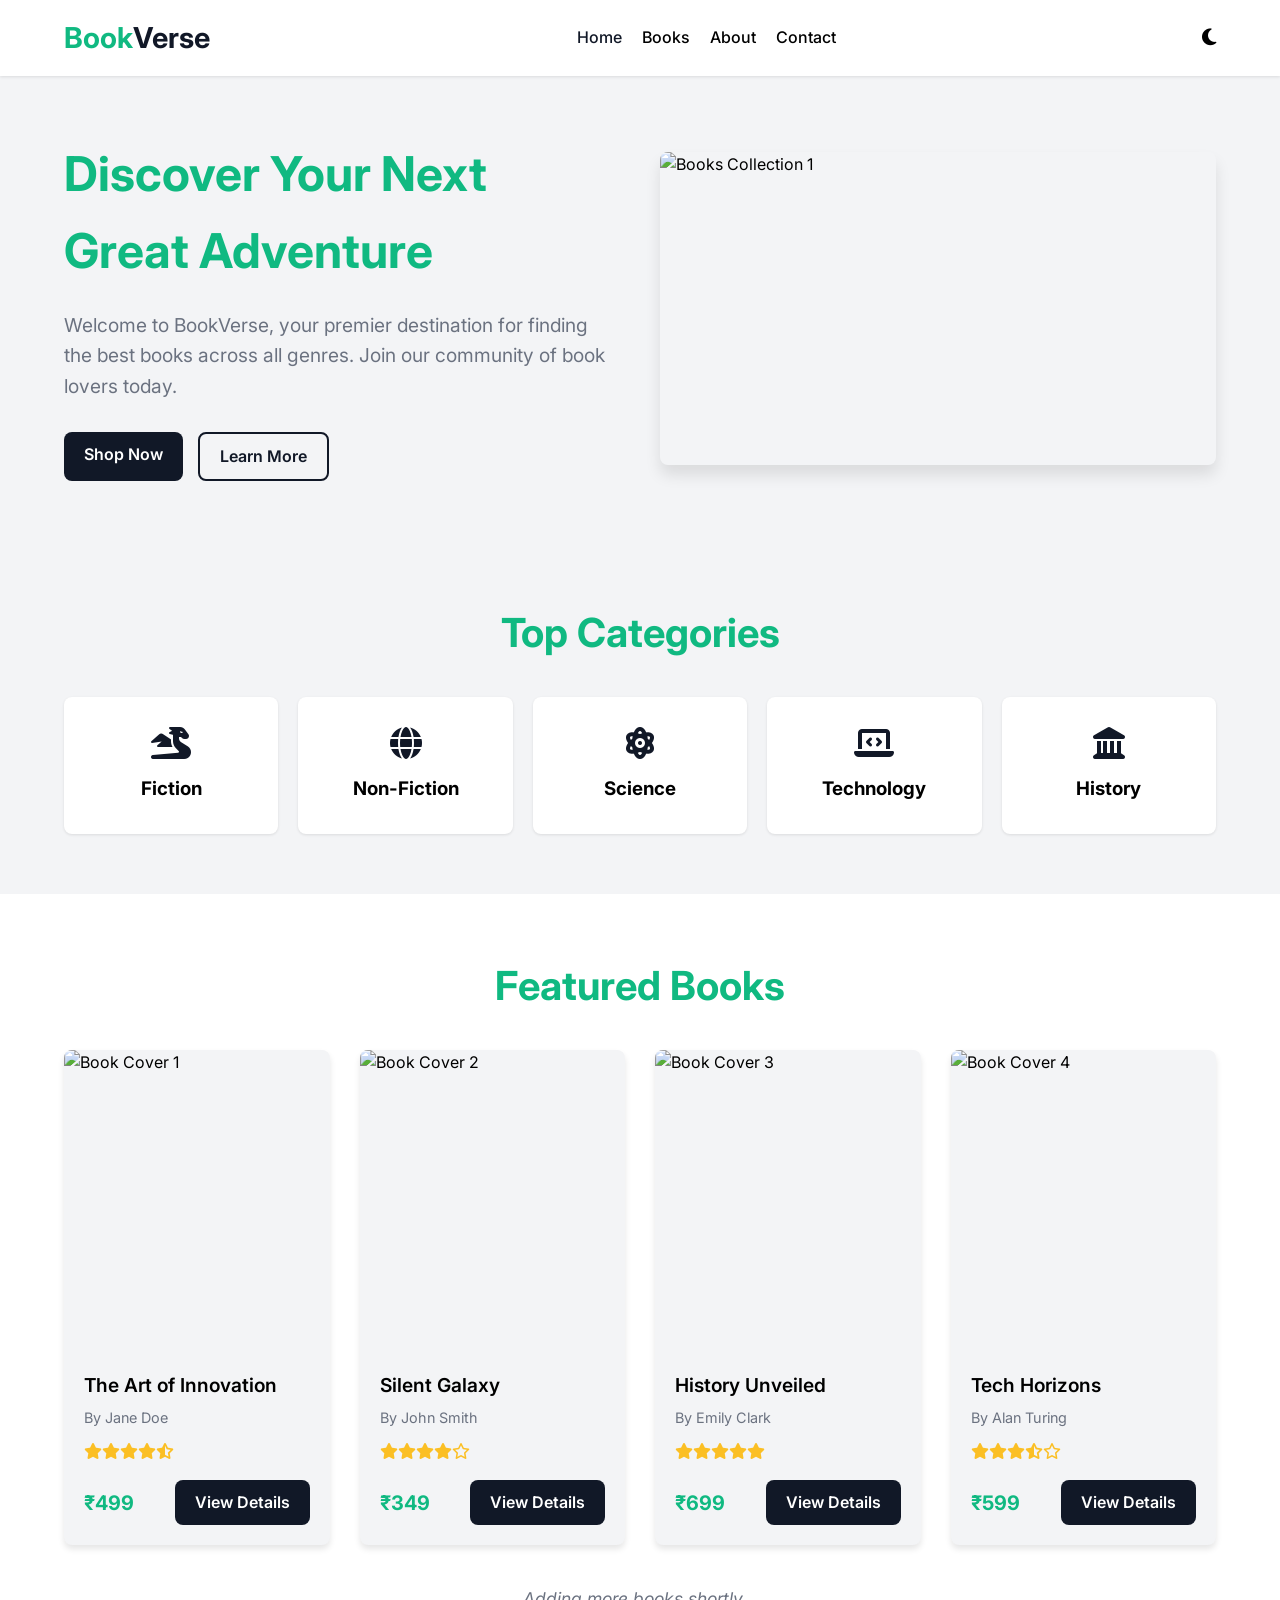
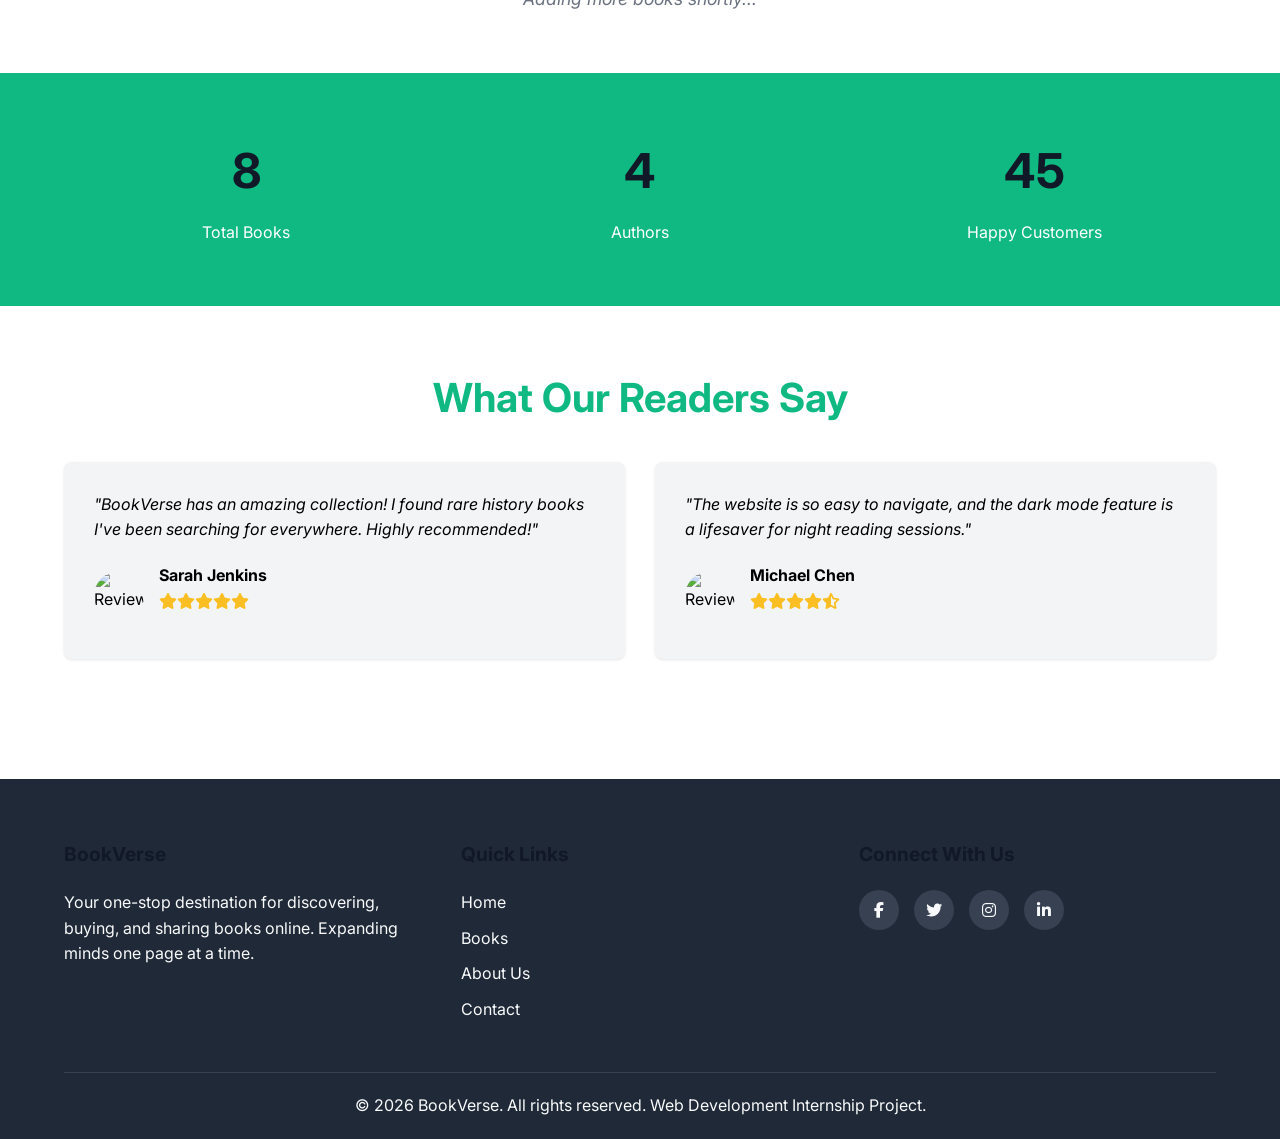
==== index.html @ 565a5a65 "commit" ====
<!DOCTYPE html>
<html lang="en">
<head>
    <meta charset="UTF-8">
    <meta name="viewport" content="width=device-width, initial-scale=1.0">
    <title>BookVerse | Home</title>
    <!-- Google Fonts -->
    <link href="https://fonts.googleapis.com/css2?family=Inter:wght@300;400;500;600;700&display=swap" rel="stylesheet">
    <!-- FontAwesome for Icons -->
    <link rel="stylesheet" href="https://cdnjs.cloudflare.com/ajax/libs/font-awesome/6.4.0/css/all.min.css">
    <!-- Custom CSS -->
    <link rel="stylesheet" href="style.css">
</head>
<body>
    <!-- Navigation Bar -->
    <nav class="navbar">
        <div class="container nav-container">
            <a href="index.html" class="logo">Book<span>Verse</span></a>
            
            <ul class="nav-links">
                <li><a href="index.html" class="active">Home</a></li>
                <li><a href="books.html">Books</a></li>
                <li><a href="about.html">About</a></li>
                <li><a href="contact.html">Contact</a></li>
            </ul>
            
            <div class="nav-actions">
                <button id="theme-toggle" class="theme-toggle" aria-label="Toggle Theme">
                    <i class="fas fa-moon"></i>
                </button>
                <div class="hamburger">
                    <span></span>
                    <span></span>
                    <span></span>
                </div>
            </div>
        </div>
    </nav>

    <!-- Hero Section -->
    <section class="hero">
        <div class="container hero-container">
            <div class="hero-content">
                <h1>Discover Your Next Great Adventure</h1>
                <p>Welcome to BookVerse, your premier destination for finding the best books across all genres. Join our community of book lovers today.</p>
                <div class="hero-buttons">
                    <a href="books.html" class="btn btn-primary">Shop Now</a>
                    <a href="about.html" class="btn btn-outline">Learn More</a>
                </div>
            </div>
            <div class="hero-slider">
                <div class="slider-images">
                    <img src="https://images.unsplash.com/photo-1524995997946-a1c2e315a42f?ixlib=rb-4.0.3&auto=format&fit=crop&w=800&q=80" alt="Books Collection 1">
                    <img src="https://images.unsplash.com/photo-1495446815901-a7297e633e8d?ixlib=rb-4.0.3&auto=format&fit=crop&w=800&q=80" alt="Books Collection 2">
                    <img src="https://images.unsplash.com/photo-1507842217343-583bb7270b66?ixlib=rb-4.0.3&auto=format&fit=crop&w=800&q=80" alt="Books Collection 3">
                </div>
            </div>
        </div>
    </section>

    <!-- Categories Section -->
    <section class="categories">
        <div class="container">
            <h2 class="section-title">Top Categories</h2>
            <div class="categories-grid">
                <div class="category-card">
                    <i class="fas fa-dragon"></i>
                    <h3>Fiction</h3>
                </div>
                <div class="category-card">
                    <i class="fas fa-globe"></i>
                    <h3>Non-Fiction</h3>
                </div>
                <div class="category-card">
                    <i class="fas fa-atom"></i>
                    <h3>Science</h3>
                </div>
                <div class="category-card">
                    <i class="fas fa-laptop-code"></i>
                    <h3>Technology</h3>
                </div>
                <div class="category-card">
                    <i class="fas fa-landmark"></i>
                    <h3>History</h3>
                </div>
            </div>
        </div>
    </section>

    <!-- Featured Books Section -->
    <section class="featured-books">
        <div class="container">
            <h2 class="section-title">Featured Books</h2>
            <div class="books-grid">
                <!-- Book Card 1 -->
                <div class="book-card">
                    <div class="book-cover">
                        <img src="https://images.unsplash.com/photo-1589829085413-56de8ae18c73?ixlib=rb-4.0.3&auto=format&fit=crop&w=500&q=80" alt="Book Cover 1">
                    </div>
                    <div class="book-info">
                        <h3 class="book-title">The Art of Innovation</h3>
                        <p class="book-author">By Jane Doe</p>
                        <div class="book-rating">
                            <i class="fas fa-star"></i><i class="fas fa-star"></i><i class="fas fa-star"></i><i class="fas fa-star"></i><i class="fas fa-star-half-alt"></i>
                        </div>
                        <div class="book-footer">
                            <span class="book-price">₹499</span>
                            <a href="books.html" class="btn btn-primary">View Details</a>
                        </div>
                    </div>
                </div>
                <!-- Book Card 2 -->
                <div class="book-card">
                    <div class="book-cover">
                        <img src="https://images.unsplash.com/photo-1544947950-fa07a98d237f?ixlib=rb-4.0.3&auto=format&fit=crop&w=500&q=80" alt="Book Cover 2">
                    </div>
                    <div class="book-info">
                        <h3 class="book-title">Silent Galaxy</h3>
                        <p class="book-author">By John Smith</p>
                        <div class="book-rating">
                            <i class="fas fa-star"></i><i class="fas fa-star"></i><i class="fas fa-star"></i><i class="fas fa-star"></i><i class="far fa-star"></i>
                        </div>
                        <div class="book-footer">
                            <span class="book-price">₹349</span>
                            <a href="books.html" class="btn btn-primary">View Details</a>
                        </div>
                    </div>
                </div>
                <!-- Book Card 3 -->
                <div class="book-card">
                    <div class="book-cover">
                        <img src="https://images.unsplash.com/photo-1512820790803-83ca734da794?ixlib=rb-4.0.3&auto=format&fit=crop&w=500&q=80" alt="Book Cover 3">
                    </div>
                    <div class="book-info">
                        <h3 class="book-title">History Unveiled</h3>
                        <p class="book-author">By Emily Clark</p>
                        <div class="book-rating">
                            <i class="fas fa-star"></i><i class="fas fa-star"></i><i class="fas fa-star"></i><i class="fas fa-star"></i><i class="fas fa-star"></i>
                        </div>
                        <div class="book-footer">
                            <span class="book-price">₹699</span>
                            <a href="books.html" class="btn btn-primary">View Details</a>
                        </div>
                    </div>
                </div>
                <!-- Book Card 4 -->
                <div class="book-card">
                    <div class="book-cover">
                        <img src="https://images.unsplash.com/photo-1589998059171-988d887df646?ixlib=rb-4.0.3&auto=format&fit=crop&w=500&q=80" alt="Book Cover 4">
                    </div>
                    <div class="book-info">
                        <h3 class="book-title">Tech Horizons</h3>
                        <p class="book-author">By Alan Turing</p>
                        <div class="book-rating">
                            <i class="fas fa-star"></i><i class="fas fa-star"></i><i class="fas fa-star"></i><i class="fas fa-star-half-alt"></i><i class="far fa-star"></i>
                        </div>
                        <div class="book-footer">
                            <span class="book-price">₹599</span>
                            <a href="books.html" class="btn btn-primary">View Details</a>
                        </div>
                    </div>
                </div>
            </div>
            <p style="text-align: center; margin-top: 40px; font-size: 1.1rem; color: var(--color-text-muted); font-style: italic;">Adding more books shortly...</p>
        </div>
    </section>

    <!-- Animated Counters Section -->
    <section class="stats">
        <div class="container stats-grid">
            <div class="stat-item">
                <h3 class="counter" data-target="24">0</h3>
                <p>Total Books</p>
            </div>
            <div class="stat-item">
                <h3 class="counter" data-target="12">0</h3>
                <p>Authors</p>
            </div>
            <div class="stat-item">
                <h3 class="counter" data-target="150">0</h3>
                <p>Happy Customers</p>
            </div>
        </div>
    </section>

    <!-- Customer Reviews -->
    <section class="reviews">
        <div class="container">
            <h2 class="section-title">What Our Readers Say</h2>
            <div class="reviews-grid">
                <div class="review-card">
                    <p class="review-text">"BookVerse has an amazing collection! I found rare history books I've been searching for everywhere. Highly recommended!"</p>
                    <div class="review-author">
                        <img src="https://randomuser.me/api/portraits/women/44.jpg" alt="Reviewer 1">
                        <div>
                            <h4>Sarah Jenkins</h4>
                            <div class="book-rating">
                                <i class="fas fa-star"></i><i class="fas fa-star"></i><i class="fas fa-star"></i><i class="fas fa-star"></i><i class="fas fa-star"></i>
                            </div>
                        </div>
                    </div>
                </div>
                <div class="review-card">
                    <p class="review-text">"The website is so easy to navigate, and the dark mode feature is a lifesaver for night reading sessions."</p>
                    <div class="review-author">
                        <img src="https://randomuser.me/api/portraits/men/32.jpg" alt="Reviewer 2">
                        <div>
                            <h4>Michael Chen</h4>
                            <div class="book-rating">
                                <i class="fas fa-star"></i><i class="fas fa-star"></i><i class="fas fa-star"></i><i class="fas fa-star"></i><i class="fas fa-star-half-alt"></i>
                            </div>
                        </div>
                    </div>
                </div>
            </div>
        </div>
    </section>

    <!-- Footer -->
    <footer class="footer">
        <div class="container">
            <div class="footer-grid">
                <div>
                    <h3 class="footer-title">BookVerse</h3>
                    <p>Your one-stop destination for discovering, buying, and sharing books online. Expanding minds one page at a time.</p>
                </div>
                <div>
                    <h3 class="footer-title">Quick Links</h3>
                    <ul class="footer-links">
                        <li><a href="index.html">Home</a></li>
                        <li><a href="books.html">Books</a></li>
                        <li><a href="about.html">About Us</a></li>
                        <li><a href="contact.html">Contact</a></li>
                    </ul>
                </div>
                <div>
                    <h3 class="footer-title">Connect With Us</h3>
                    <div class="social-links">
                        <a href="#"><i class="fab fa-facebook-f"></i></a>
                        <a href="#"><i class="fab fa-twitter"></i></a>
                        <a href="#"><i class="fab fa-instagram"></i></a>
                        <a href="#"><i class="fab fa-linkedin-in"></i></a>
                    </div>
                </div>
            </div>
            <div class="footer-bottom">
                <p>&copy; 2026 BookVerse. All rights reserved. Web Development Internship Project.</p>
            </div>
        </div>
    </footer>

    <!-- Back to top button -->
    <button id="back-to-top" class="back-to-top" aria-label="Back to top">
        <i class="fas fa-arrow-up"></i>
    </button>

    <!-- Book Details Modal -->
    <div id="book-modal" class="modal-overlay">
        <div class="modal-content">
            <button id="modal-close" class="modal-close"><i class="fas fa-times"></i></button>
            <div class="modal-image">
                <img id="modal-img" src="" alt="Book Cover">
            </div>
            <div class="modal-body">
                <h3 id="modal-title">Book Title</h3>
                <p id="modal-author" class="author">By Author</p>
                <p id="modal-desc" class="desc">Book description goes here...</p>
            </div>
        </div>
    </div>

    <script src="script.js"></script>
</body>
</html>
---- style.css ----
/* =========================================
   BookVerse - Modern Responsive Bookstore
   ========================================= */

/* --- CSS Variables & Theme Configuration --- */
:root {
  /* Light Mode Palette */
  --color-primary: #10b981; /* Emerald Green */
  --color-secondary: #111827; /* Black for buttons/accents */
  --color-bg: #ffffff; /* White */
  --color-surface: #f3f4f6; /* Ash (Light Gray) */
  --color-text: #000000; /* Black */
  --color-text-muted: #6b7280; /* Ash Gray */
  --color-border: #e5e7eb;
  
  /* Shared values */
  --font-main: 'Inter', system-ui, -apple-system, sans-serif;
  --transition-speed: 0.3s;
  --border-radius: 8px;
  --shadow-sm: 0 1px 3px rgba(0,0,0,0.1);
  --shadow-md: 0 4px 6px rgba(0,0,0,0.1);
  --shadow-lg: 0 10px 15px rgba(0,0,0,0.1);
}

/* Dark Mode Palette */
[data-theme="dark"] {
  --color-primary: #8b5cf6; /* Violet */
  --color-secondary: #8b5cf6; /* Violet for buttons/accents */
  --color-bg: #000000; /* Deep Black */
  --color-surface: #111827; /* Dark Ash */
  --color-text: #f3f4f6; /* Light Ash/White */
  --color-text-muted: #9ca3af; /* Ash Gray */
  --color-border: #374151;
}

/* --- Base Styles & Reset --- */
* {
  margin: 0;
  padding: 0;
  box-sizing: border-box;
}

html {
  scroll-behavior: smooth; /* Smooth scrolling */
}

body {
  font-family: var(--font-main);
  background-color: var(--color-bg);
  color: var(--color-text);
  line-height: 1.6;
  transition: background-color var(--transition-speed), color var(--transition-speed);
}

a {
  text-decoration: none;
  color: inherit;
}

ul {
  list-style: none;
}

img {
  max-width: 100%;
  height: auto;
  display: block;
}

/* --- Reusable Components --- */
.container {
  width: 90%;
  max-width: 1200px;
  margin: 0 auto;
}

.btn {
  display: inline-block;
  padding: 10px 20px;
  border-radius: var(--border-radius);
  font-weight: 600;
  cursor: pointer;
  border: none;
  transition: all var(--transition-speed);
}

.btn-primary {
  background-color: var(--color-secondary);
  color: #fff;
}

.btn-primary:hover {
  opacity: 0.85;
  transform: translateY(-2px);
}

.btn-outline {
  background-color: transparent;
  border: 2px solid var(--color-secondary);
  color: var(--color-secondary);
}

.btn-outline:hover {
  background-color: var(--color-secondary);
  color: #fff;
  transform: translateY(-2px);
}

.section-title {
  text-align: center;
  font-size: 2.5rem;
  margin-bottom: 2rem;
  color: var(--color-primary);
}

/* --- Navigation Bar --- */
.navbar {
  position: sticky;
  top: 0;
  z-index: 1000;
  background-color: var(--color-bg);
  box-shadow: var(--shadow-sm);
  padding: 15px 0;
  transition: background-color var(--transition-speed);
}

.nav-container {
  display: flex;
  justify-content: space-between;
  align-items: center;
}

.logo {
  font-size: 1.8rem;
  font-weight: 700;
  color: var(--color-primary);
}

.logo span {
  color: var(--color-secondary);
}

[data-theme="dark"] .logo span {
  color: var(--color-text);
}

.nav-links {
  display: flex;
  gap: 20px;
}

.nav-links a {
  font-weight: 500;
  transition: color var(--transition-speed);
}

.nav-links a:hover, .nav-links a.active {
  color: var(--color-secondary);
}

.nav-actions {
  display: flex;
  align-items: center;
  gap: 15px;
}

.theme-toggle {
  background: none;
  border: none;
  font-size: 1.2rem;
  cursor: pointer;
  color: var(--color-text);
}

/* Hamburger Menu (Mobile) */
.hamburger {
  display: none;
  flex-direction: column;
  gap: 5px;
  cursor: pointer;
}

.hamburger span {
  width: 25px;
  height: 3px;
  background-color: var(--color-text);
  transition: var(--transition-speed);
}

/* --- Hero Section --- */
.hero {
  background-color: var(--color-surface);
  padding: 60px 0;
  display: flex;
  align-items: center;
}

.hero-container {
  display: grid;
  grid-template-columns: 1fr 1fr;
  gap: 40px;
  align-items: center;
}

.hero-content h1 {
  font-size: 3rem;
  color: var(--color-primary);
  margin-bottom: 20px;
}

.hero-content p {
  font-size: 1.2rem;
  margin-bottom: 30px;
  color: var(--color-text-muted);
}

.hero-buttons {
  display: flex;
  gap: 15px;
}

/* Image Slider */
.hero-slider {
  position: relative;
  overflow: hidden;
  border-radius: var(--border-radius);
  box-shadow: var(--shadow-lg);
}

.slider-images {
  display: flex;
  transition: transform 0.5s ease-in-out;
}

.slider-images img {
  width: 100%;
  flex-shrink: 0;
  aspect-ratio: 16/9;
  object-fit: cover;
}

/* --- Featured Books & Cards --- */
.featured-books, .all-books {
  padding: 60px 0;
}

.books-grid {
  display: grid;
  grid-template-columns: repeat(auto-fit, minmax(250px, 1fr));
  gap: 30px;
}

.book-card {
  background-color: var(--color-surface);
  border-radius: var(--border-radius);
  overflow: hidden;
  box-shadow: var(--shadow-md);
  transition: transform var(--transition-speed), box-shadow var(--transition-speed);
  display: flex;
  flex-direction: column;
}

.book-card:hover {
  transform: translateY(-10px);
  box-shadow: var(--shadow-lg);
}

.book-cover {
  height: 300px;
  overflow: hidden;
  position: relative;
}

.book-cover img {
  width: 100%;
  height: 100%;
  object-fit: cover;
  transition: transform var(--transition-speed);
}

.book-card:hover .book-cover img {
  transform: scale(1.05);
}

.book-info {
  padding: 20px;
  flex-grow: 1;
  display: flex;
  flex-direction: column;
}

.book-title {
  font-size: 1.2rem;
  font-weight: 600;
  margin-bottom: 5px;
}

.book-author {
  color: var(--color-text-muted);
  font-size: 0.9rem;
  margin-bottom: 10px;
}

.book-rating {
  color: #fbbf24; /* Star gold */
  margin-bottom: 15px;
}

.book-footer {
  margin-top: auto;
  display: flex;
  justify-content: space-between;
  align-items: center;
}

.book-price {
  font-size: 1.25rem;
  font-weight: 700;
  color: var(--color-primary);
}

/* --- Categories Section --- */
.categories {
  padding: 60px 0;
  background-color: var(--color-surface);
}

.categories-grid {
  display: grid;
  grid-template-columns: repeat(auto-fit, minmax(150px, 1fr));
  gap: 20px;
}

.category-card {
  background-color: var(--color-bg);
  padding: 30px 20px;
  text-align: center;
  border-radius: var(--border-radius);
  box-shadow: var(--shadow-sm);
  transition: var(--transition-speed);
  cursor: pointer;
}

.category-card:hover {
  background-color: var(--color-primary);
  color: #fff;
  transform: translateY(-5px);
}

.category-card i {
  font-size: 2rem;
  margin-bottom: 15px;
  color: var(--color-secondary);
}

.category-card:hover i {
  color: #fff;
}

/* --- Animated Counters --- */
.stats {
  padding: 60px 0;
  background-color: var(--color-primary);
  color: #fff;
}

.stats-grid {
  display: grid;
  grid-template-columns: repeat(3, 1fr);
  text-align: center;
  gap: 30px;
}

.stat-item h3 {
  font-size: 3rem;
  margin-bottom: 10px;
  color: #111827;
}

/* --- Customer Reviews --- */
.reviews {
  padding: 60px 0;
}

.reviews-grid {
  display: grid;
  grid-template-columns: repeat(auto-fit, minmax(300px, 1fr));
  gap: 30px;
}

.review-card {
  background-color: var(--color-surface);
  padding: 30px;
  border-radius: var(--border-radius);
  box-shadow: var(--shadow-sm);
}

.review-text {
  font-style: italic;
  margin-bottom: 20px;
}

.review-author {
  display: flex;
  align-items: center;
  gap: 15px;
}

.review-author img {
  width: 50px;
  height: 50px;
  border-radius: 50%;
  object-fit: cover;
}

/* --- Search Bar --- */
.search-container {
  margin: 40px auto;
  max-width: 600px;
  display: flex;
  gap: 10px;
}

.search-input {
  flex-grow: 1;
  padding: 12px 20px;
  border: 1px solid var(--color-border);
  border-radius: var(--border-radius);
  font-size: 1rem;
  background-color: var(--color-surface);
  color: var(--color-text);
}

/* --- Contact & About Pages --- */
.page-header {
  background-color: var(--color-primary);
  color: #fff;
  padding: 60px 0;
  text-align: center;
}

.page-header h1 {
  font-size: 2.5rem;
  margin-bottom: 10px;
}

.contact-section, .about-section {
  padding: 60px 0;
}

.contact-grid, .about-grid {
  display: grid;
  grid-template-columns: 1fr 1fr;
  gap: 50px;
}

.contact-form {
  background-color: var(--color-surface);
  padding: 30px;
  border-radius: var(--border-radius);
  box-shadow: var(--shadow-sm);
}

.form-group {
  margin-bottom: 20px;
}

.form-group label {
  display: block;
  margin-bottom: 8px;
  font-weight: 500;
}

.form-group input, .form-group textarea {
  width: 100%;
  padding: 12px;
  border: 1px solid var(--color-border);
  border-radius: var(--border-radius);
  background-color: var(--color-bg);
  color: var(--color-text);
  font-family: inherit;
}

.form-group textarea {
  resize: vertical;
  min-height: 120px;
}

.form-error {
  color: #ef4444;
  font-size: 0.85rem;
  margin-top: 5px;
  display: none;
}

.contact-info-item {
  display: flex;
  align-items: flex-start;
  gap: 15px;
  margin-bottom: 25px;
}

.contact-info-item i {
  font-size: 1.5rem;
  color: var(--color-secondary);
}

/* --- About Team --- */
.team-grid {
  display: grid;
  grid-template-columns: repeat(auto-fit, minmax(200px, 1fr));
  gap: 30px;
  margin-top: 40px;
}

.team-member {
  text-align: center;
  background-color: var(--color-surface);
  padding: 30px;
  border-radius: var(--border-radius);
  box-shadow: var(--shadow-sm);
}

.team-member img {
  width: 120px;
  height: 120px;
  border-radius: 50%;
  object-fit: cover;
  margin: 0 auto 15px;
}

/* --- Footer --- */
.footer {
  background-color: #1f2937;
  color: #f9fafb;
  padding: 60px 0 20px;
  margin-top: 60px;
}

.footer-grid {
  display: grid;
  grid-template-columns: repeat(auto-fit, minmax(200px, 1fr));
  gap: 40px;
  margin-bottom: 40px;
}

.footer-title {
  font-size: 1.2rem;
  color: var(--color-secondary);
  margin-bottom: 20px;
}

.footer-links li {
  margin-bottom: 10px;
}

.footer-links a:hover {
  color: var(--color-secondary);
}

.social-links {
  display: flex;
  gap: 15px;
}

.social-links a {
  display: inline-flex;
  align-items: center;
  justify-content: center;
  width: 40px;
  height: 40px;
  border-radius: 50%;
  background-color: #374151;
  transition: var(--transition-speed);
}

.social-links a:hover {
  background-color: var(--color-secondary);
  transform: translateY(-3px);
}

.footer-bottom {
  text-align: center;
  padding-top: 20px;
  border-top: 1px solid #374151;
}

/* --- Back to top button --- */
.back-to-top {
  position: fixed;
  bottom: 30px;
  right: 30px;
  width: 50px;
  height: 50px;
  border-radius: 50%;
  background-color: var(--color-primary);
  color: #fff;
  border: none;
  cursor: pointer;
  display: flex;
  align-items: center;
  justify-content: center;
  font-size: 1.2rem;
  box-shadow: var(--shadow-lg);
  opacity: 0;
  visibility: hidden;
  transition: all var(--transition-speed);
  z-index: 999;
}

.back-to-top.show {
  opacity: 1;
  visibility: visible;
}

.back-to-top:hover {
  background-color: var(--color-secondary);
  transform: translateY(-5px);
}

/* --- Book Details Modal --- */
.modal-overlay {
  position: fixed;
  top: 0;
  left: 0;
  width: 100%;
  height: 100%;
  background: rgba(0, 0, 0, 0.6);
  display: flex;
  justify-content: center;
  align-items: center;
  z-index: 2000;
  opacity: 0;
  visibility: hidden;
  transition: all var(--transition-speed);
}

.modal-overlay.show {
  opacity: 1;
  visibility: visible;
}

.modal-content {
  background-color: var(--color-bg);
  padding: 30px;
  border-radius: var(--border-radius);
  max-width: 600px;
  width: 90%;
  position: relative;
  transform: translateY(-20px);
  transition: all var(--transition-speed);
  box-shadow: var(--shadow-lg);
  display: flex;
  gap: 20px;
}

.modal-overlay.show .modal-content {
  transform: translateY(0);
}

.modal-close {
  position: absolute;
  top: 15px;
  right: 15px;
  background: none;
  border: none;
  font-size: 1.5rem;
  cursor: pointer;
  color: var(--color-text);
  transition: color var(--transition-speed);
}

.modal-close:hover {
  color: #ef4444;
}

.modal-body {
  display: flex;
  flex-direction: column;
}

.modal-body h3 {
  color: var(--color-primary);
  margin-bottom: 5px;
  font-size: 1.5rem;
}

.modal-body p.author {
  color: var(--color-text-muted);
  font-size: 0.9rem;
  margin-bottom: 15px;
}

.modal-body p.desc {
  font-size: 1rem;
  line-height: 1.6;
}

.modal-image {
  width: 150px;
  flex-shrink: 0;
}
.modal-image img {
  border-radius: var(--border-radius);
  box-shadow: var(--shadow-sm);
}

/* --- Responsive Media Queries --- */
@media (max-width: 768px) {
  /* Hamburger Menu Toggle */
  .hamburger {
    display: flex;
  }
  
  .nav-links {
    position: absolute;
    top: 100%;
    left: -100%;
    width: 100%;
    background-color: var(--color-bg);
    flex-direction: column;
    text-align: center;
    padding: 20px 0;
    box-shadow: var(--shadow-md);
    transition: left 0.3s ease;
  }
  
  .nav-links.active {
    left: 0;
  }
  
  .hero-container, .contact-grid, .about-grid {
    grid-template-columns: 1fr;
  }
  
  .stats-grid {
    grid-template-columns: 1fr;
    gap: 40px;
  }
  
  .hero-content h1 {
    font-size: 2.2rem;
  }
  
  .modal-content {
    flex-direction: column;
    align-items: center;
    text-align: center;
  }
}
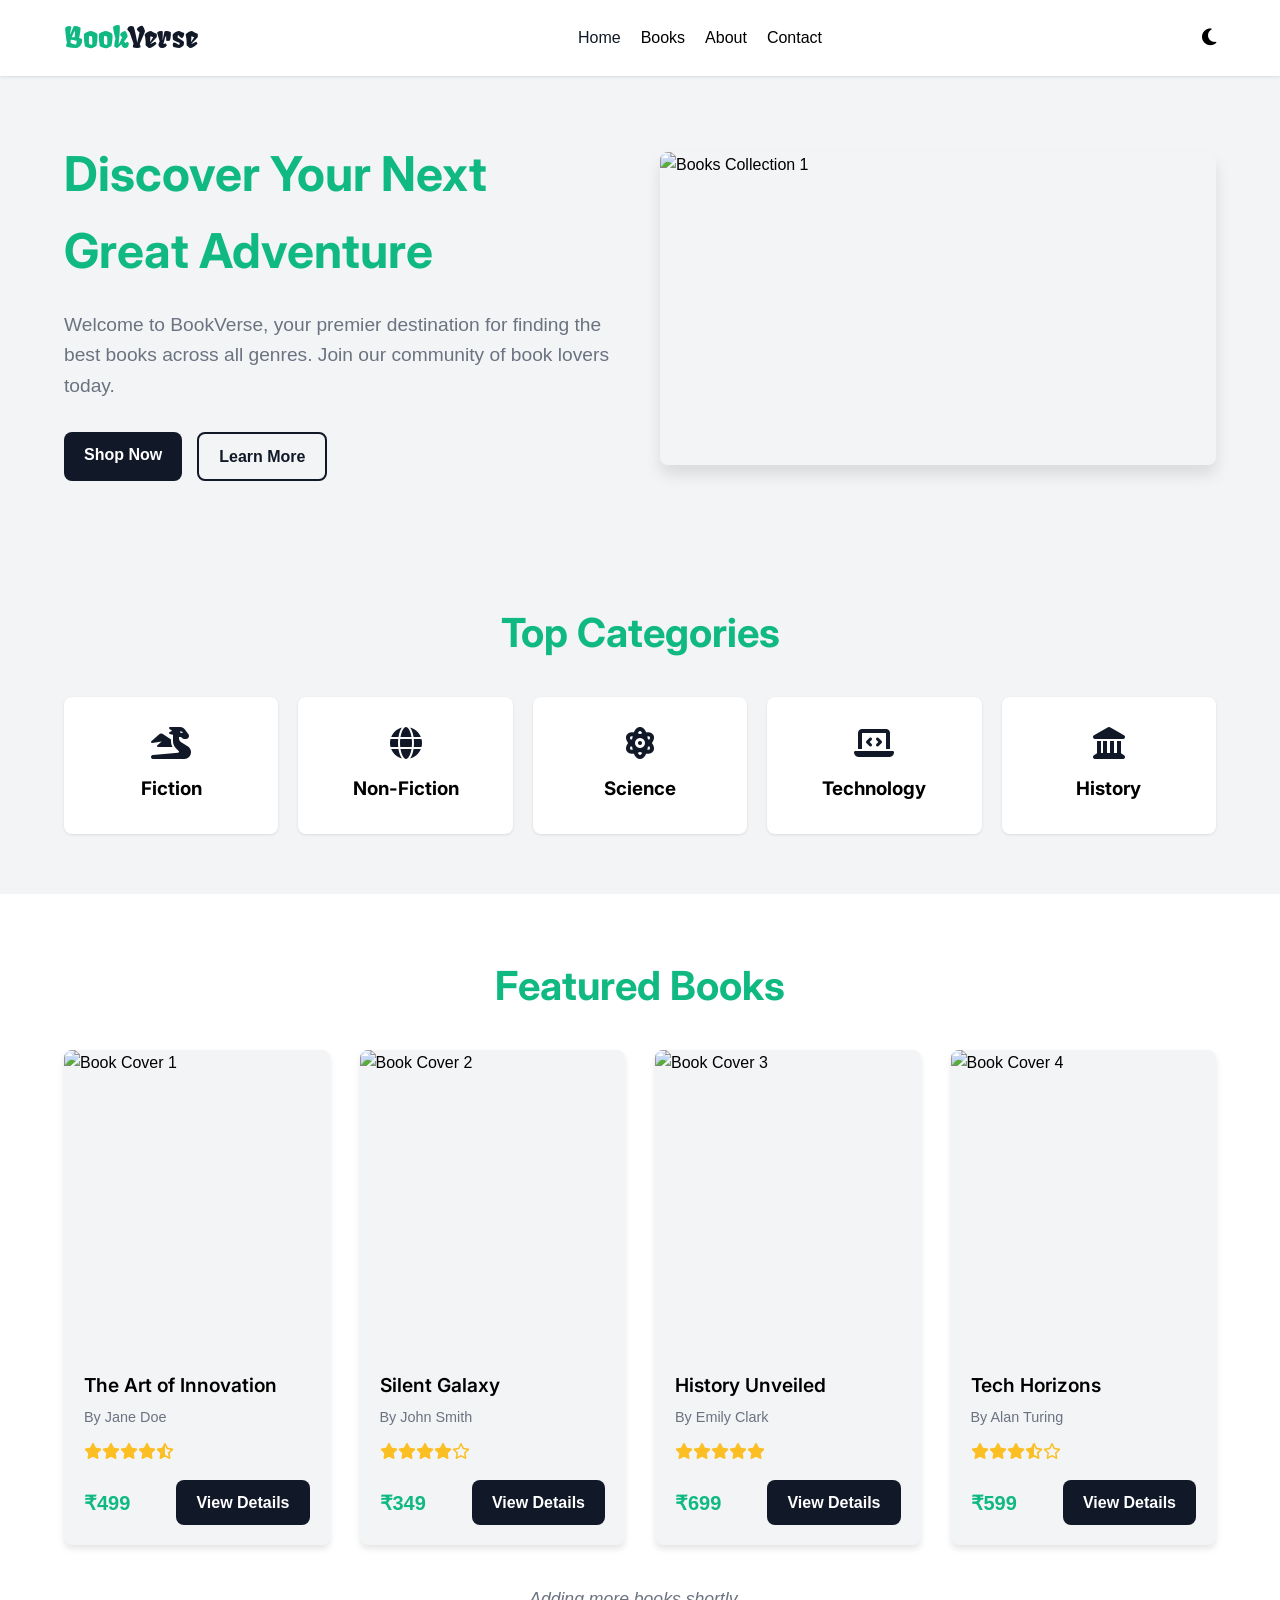
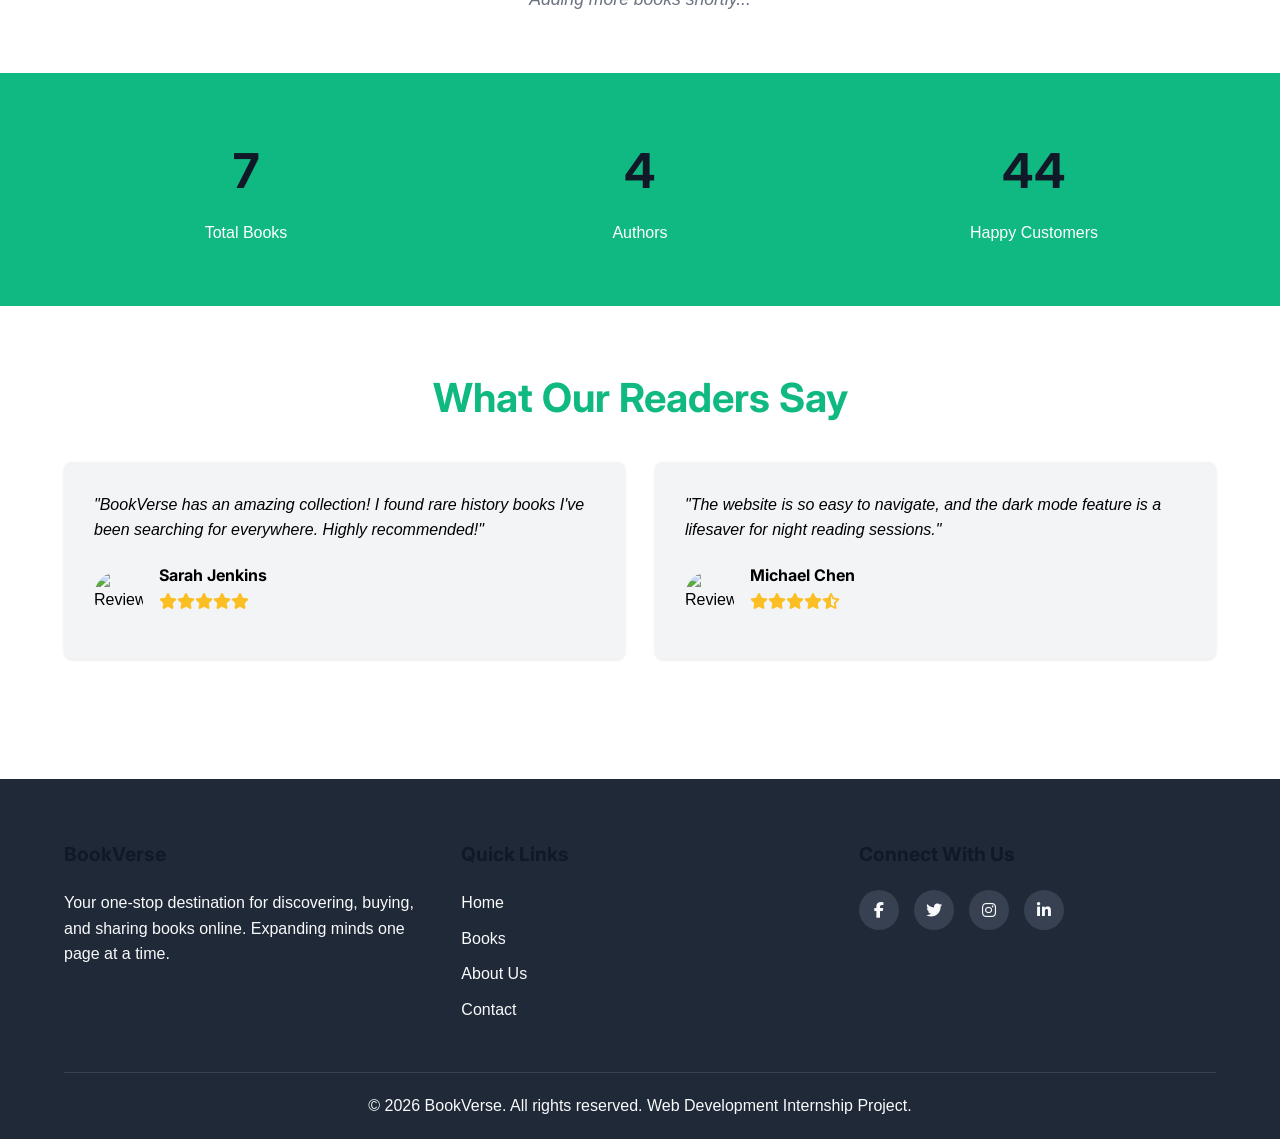
==== commit c9e24b38: "new commit" ====
--- a/index.html
+++ b/index.html
@@ -6,6 +6,7 @@
     <title>BookVerse | Home</title>
     <!-- Google Fonts -->
     <link href="https://fonts.googleapis.com/css2?family=Inter:wght@300;400;500;600;700&display=swap" rel="stylesheet">
+    <link href="https://fonts.googleapis.com/css2?family=Fruktur:ital@0;1&display=swap" rel="stylesheet">
     <!-- FontAwesome for Icons -->
     <link rel="stylesheet" href="https://cdnjs.cloudflare.com/ajax/libs/font-awesome/6.4.0/css/all.min.css">
     <!-- Custom CSS -->
--- a/style.css
+++ b/style.css
@@ -14,7 +14,8 @@
   --color-border: #e5e7eb;
   
   /* Shared values */
-  --font-main: 'Inter', system-ui, -apple-system, sans-serif;
+  --font-title: 'Inter', system-ui, -apple-system, sans-serif;
+  --font-content: sans-serif;
   --transition-speed: 0.3s;
   --border-radius: 8px;
   --shadow-sm: 0 1px 3px rgba(0,0,0,0.1);
@@ -45,11 +46,15 @@
 }
 
 body {
-  font-family: var(--font-main);
+  font-family: var(--font-content);
   background-color: var(--color-bg);
   color: var(--color-text);
   line-height: 1.6;
   transition: background-color var(--transition-speed), color var(--transition-speed);
+}
+
+h1, h2, h3, h4, h5, h6, .logo {
+  font-family: var(--font-title);
 }
 
 a {
@@ -131,8 +136,9 @@
 }
 
 .logo {
+  font-family: "Fruktur", system-ui;
   font-size: 1.8rem;
-  font-weight: 700;
+  font-weight: 400;
   color: var(--color-primary);
 }
 
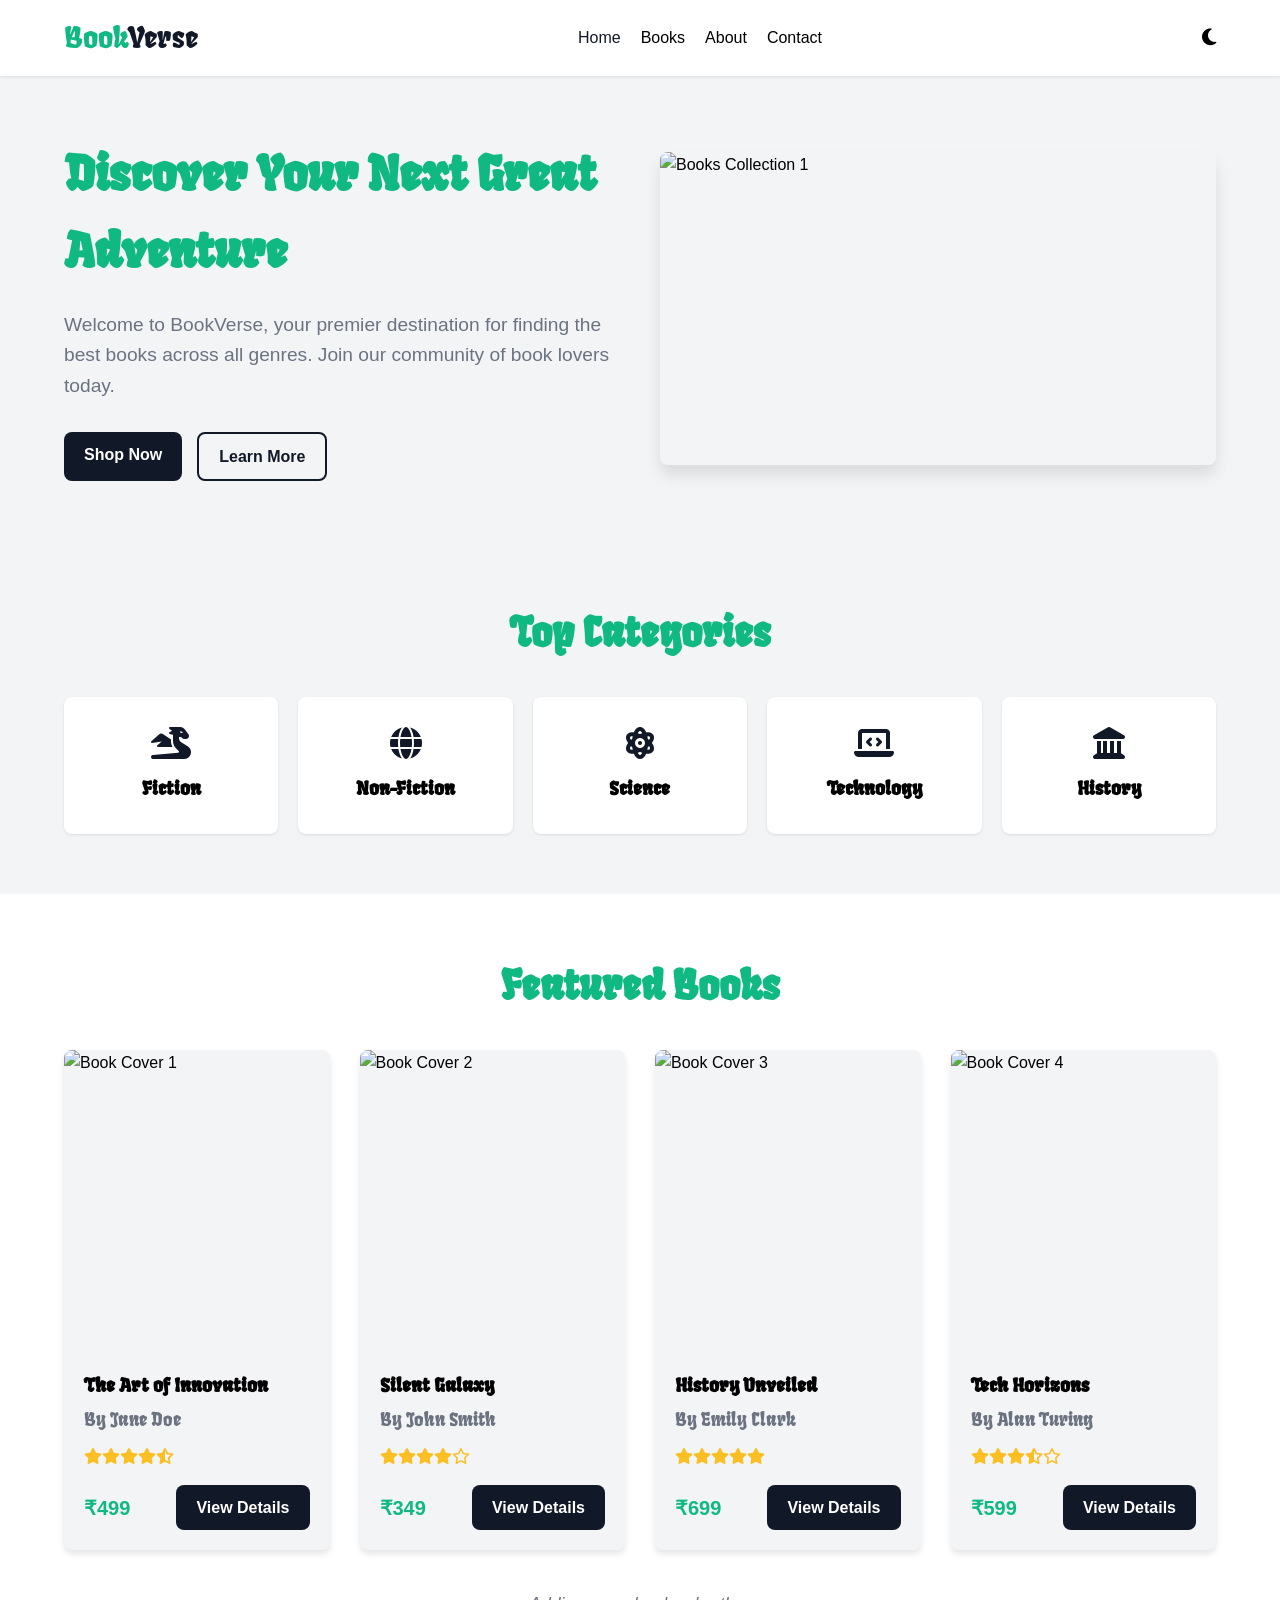
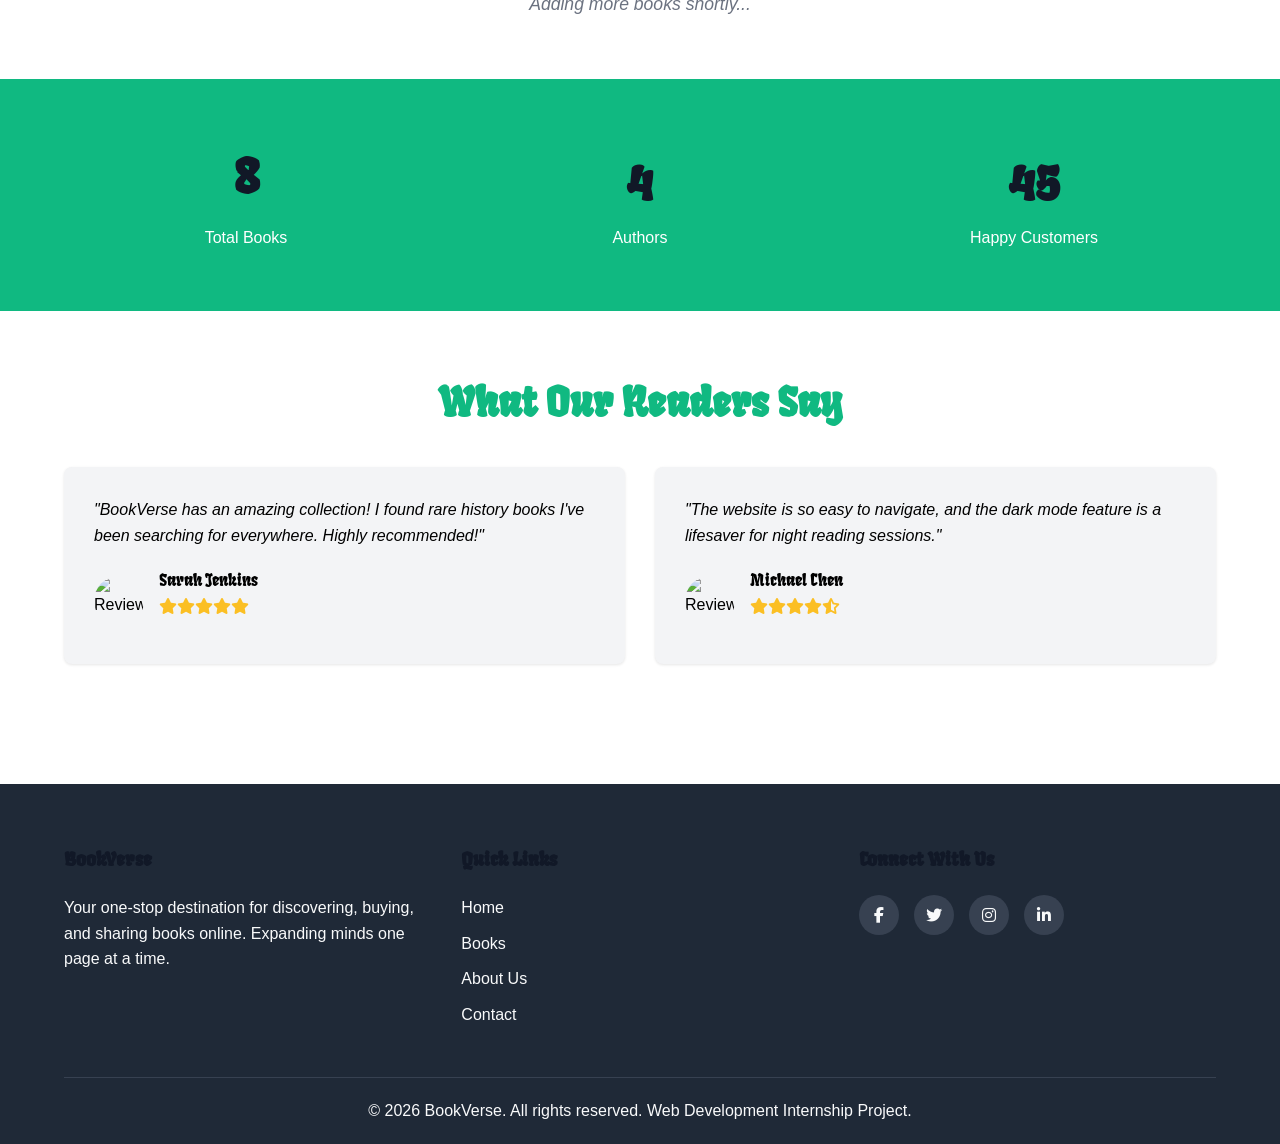
==== commit be5623c5: "new" ====
--- a/index.html
+++ b/index.html
@@ -100,7 +100,7 @@
                     </div>
                     <div class="book-info">
                         <h3 class="book-title">The Art of Innovation</h3>
-                        <p class="book-author">By Jane Doe</p>
+                        <p class="book-author fruktur-regular">By Jane Doe</p>
                         <div class="book-rating">
                             <i class="fas fa-star"></i><i class="fas fa-star"></i><i class="fas fa-star"></i><i class="fas fa-star"></i><i class="fas fa-star-half-alt"></i>
                         </div>
@@ -117,7 +117,7 @@
                     </div>
                     <div class="book-info">
                         <h3 class="book-title">Silent Galaxy</h3>
-                        <p class="book-author">By John Smith</p>
+                        <p class="book-author fruktur-regular">By John Smith</p>
                         <div class="book-rating">
                             <i class="fas fa-star"></i><i class="fas fa-star"></i><i class="fas fa-star"></i><i class="fas fa-star"></i><i class="far fa-star"></i>
                         </div>
@@ -134,7 +134,7 @@
                     </div>
                     <div class="book-info">
                         <h3 class="book-title">History Unveiled</h3>
-                        <p class="book-author">By Emily Clark</p>
+                        <p class="book-author fruktur-regular">By Emily Clark</p>
                         <div class="book-rating">
                             <i class="fas fa-star"></i><i class="fas fa-star"></i><i class="fas fa-star"></i><i class="fas fa-star"></i><i class="fas fa-star"></i>
                         </div>
@@ -194,7 +194,7 @@
                     <div class="review-author">
                         <img src="https://randomuser.me/api/portraits/women/44.jpg" alt="Reviewer 1">
                         <div>
-                            <h4>Sarah Jenkins</h4>
+                            <h4 class="fruktur-regular">Sarah Jenkins</h4>
                             <div class="book-rating">
                                 <i class="fas fa-star"></i><i class="fas fa-star"></i><i class="fas fa-star"></i><i class="fas fa-star"></i><i class="fas fa-star"></i>
                             </div>
@@ -206,7 +206,7 @@
                     <div class="review-author">
                         <img src="https://randomuser.me/api/portraits/men/32.jpg" alt="Reviewer 2">
                         <div>
-                            <h4>Michael Chen</h4>
+                            <h4 class="fruktur-regular">Michael Chen</h4>
                             <div class="book-rating">
                                 <i class="fas fa-star"></i><i class="fas fa-star"></i><i class="fas fa-star"></i><i class="fas fa-star"></i><i class="fas fa-star-half-alt"></i>
                             </div>
--- a/style.css
+++ b/style.css
@@ -14,7 +14,7 @@
   --color-border: #e5e7eb;
   
   /* Shared values */
-  --font-title: 'Inter', system-ui, -apple-system, sans-serif;
+  --font-title: 'Fruktur', system-ui, -apple-system, sans-serif;
   --font-content: sans-serif;
   --transition-speed: 0.3s;
   --border-radius: 8px;
@@ -118,6 +118,13 @@
   color: var(--color-primary);
 }
 
+.review-header h4 {
+  font-family: "Fruktur", system-ui;
+  font-weight: 400;
+  margin-bottom: 5px;
+  color: var(--color-primary);
+}
+
 /* --- Navigation Bar --- */
 .navbar {
   position: sticky;
@@ -142,6 +149,18 @@
   color: var(--color-primary);
 }
 
+.fruktur-regular {
+  font-family: "Fruktur", system-ui;
+  font-weight: 400;
+  font-style: normal;
+}
+
+.fruktur-regular-italic {
+  font-family: "Fruktur", system-ui;
+  font-weight: 400;
+  font-style: italic;
+}
+
 .logo span {
   color: var(--color-secondary);
 }
@@ -302,8 +321,10 @@
 }
 
 .book-author {
+  font-family: "Fruktur", system-ui;
+  font-weight: 400;
   color: var(--color-text-muted);
-  font-size: 0.9rem;
+  font-size: 1.1rem;
   margin-bottom: 10px;
 }
 
@@ -533,6 +554,12 @@
   border-radius: 50%;
   object-fit: cover;
   margin: 0 auto 15px;
+}
+
+.team-member h4 {
+  font-family: "Fruktur", system-ui !important;
+  font-weight: 400 !important;
+  font-style: normal !important;
 }
 
 /* --- Footer --- */
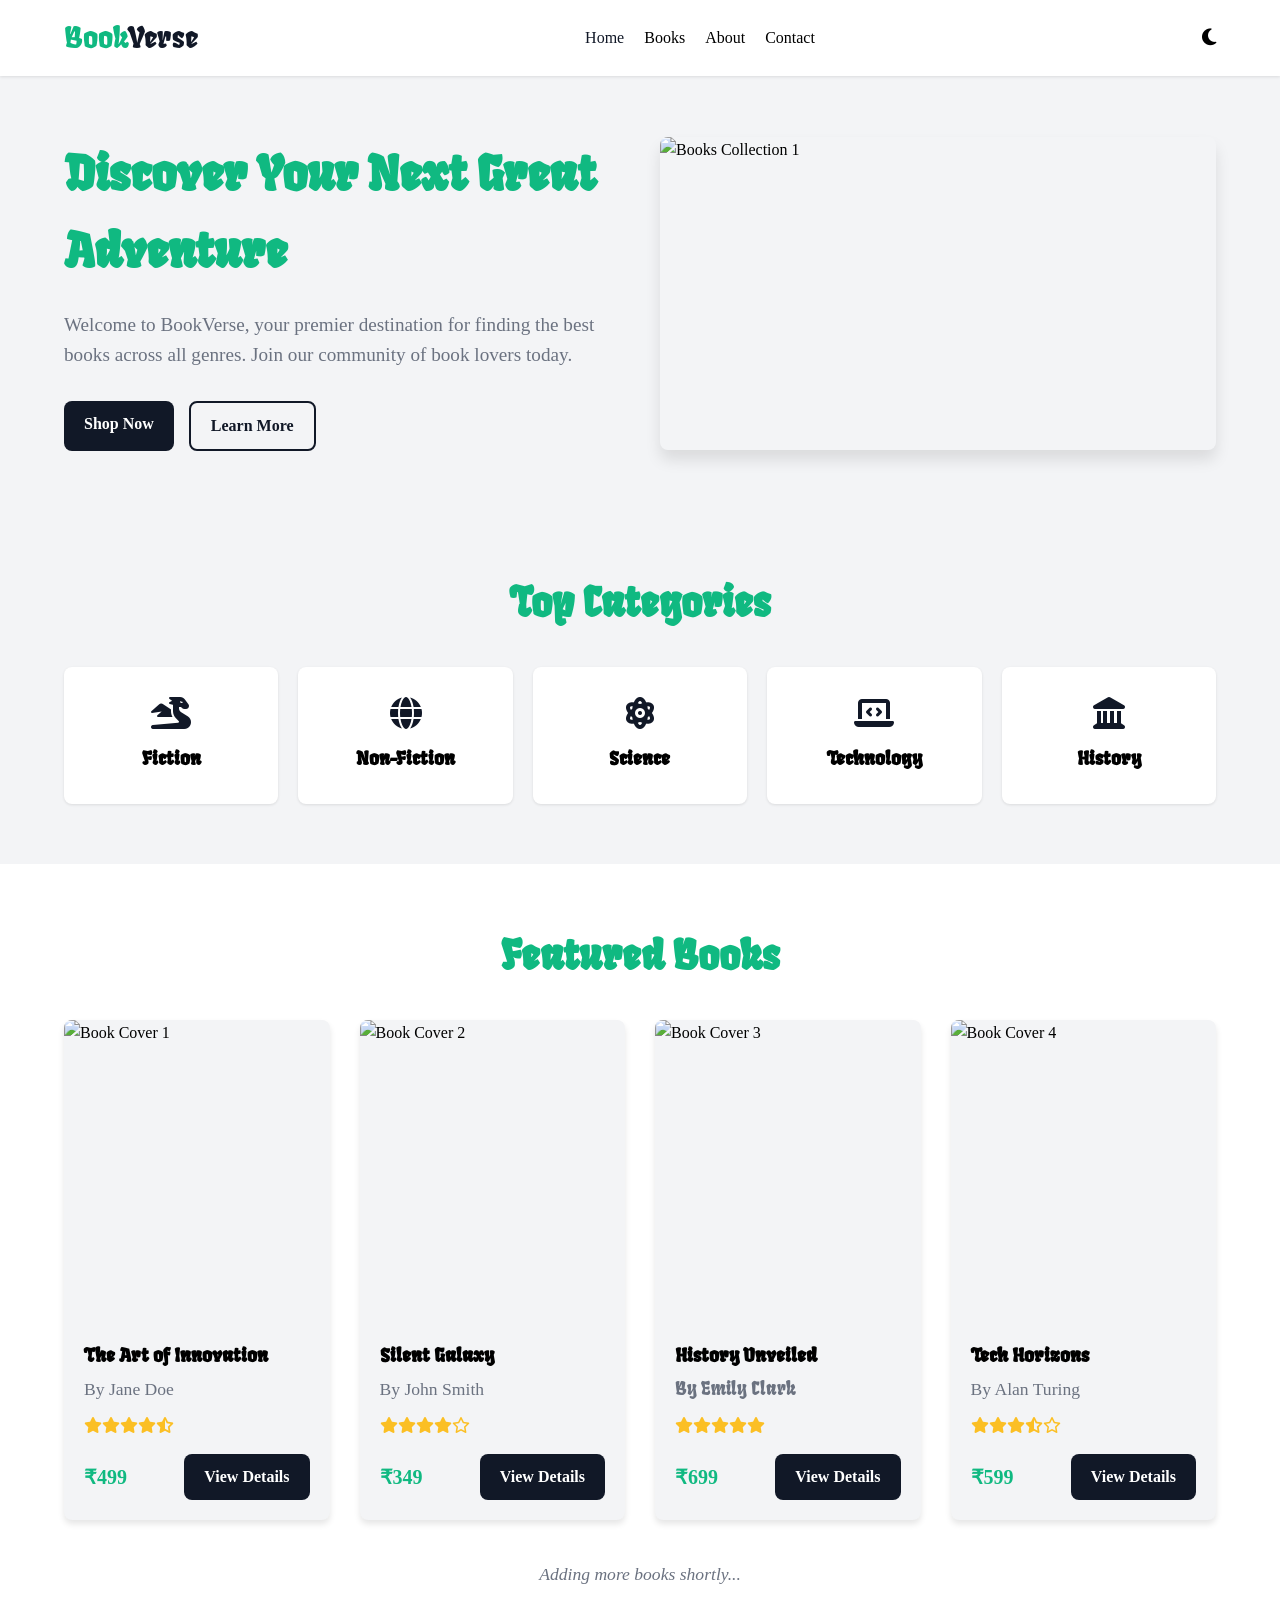
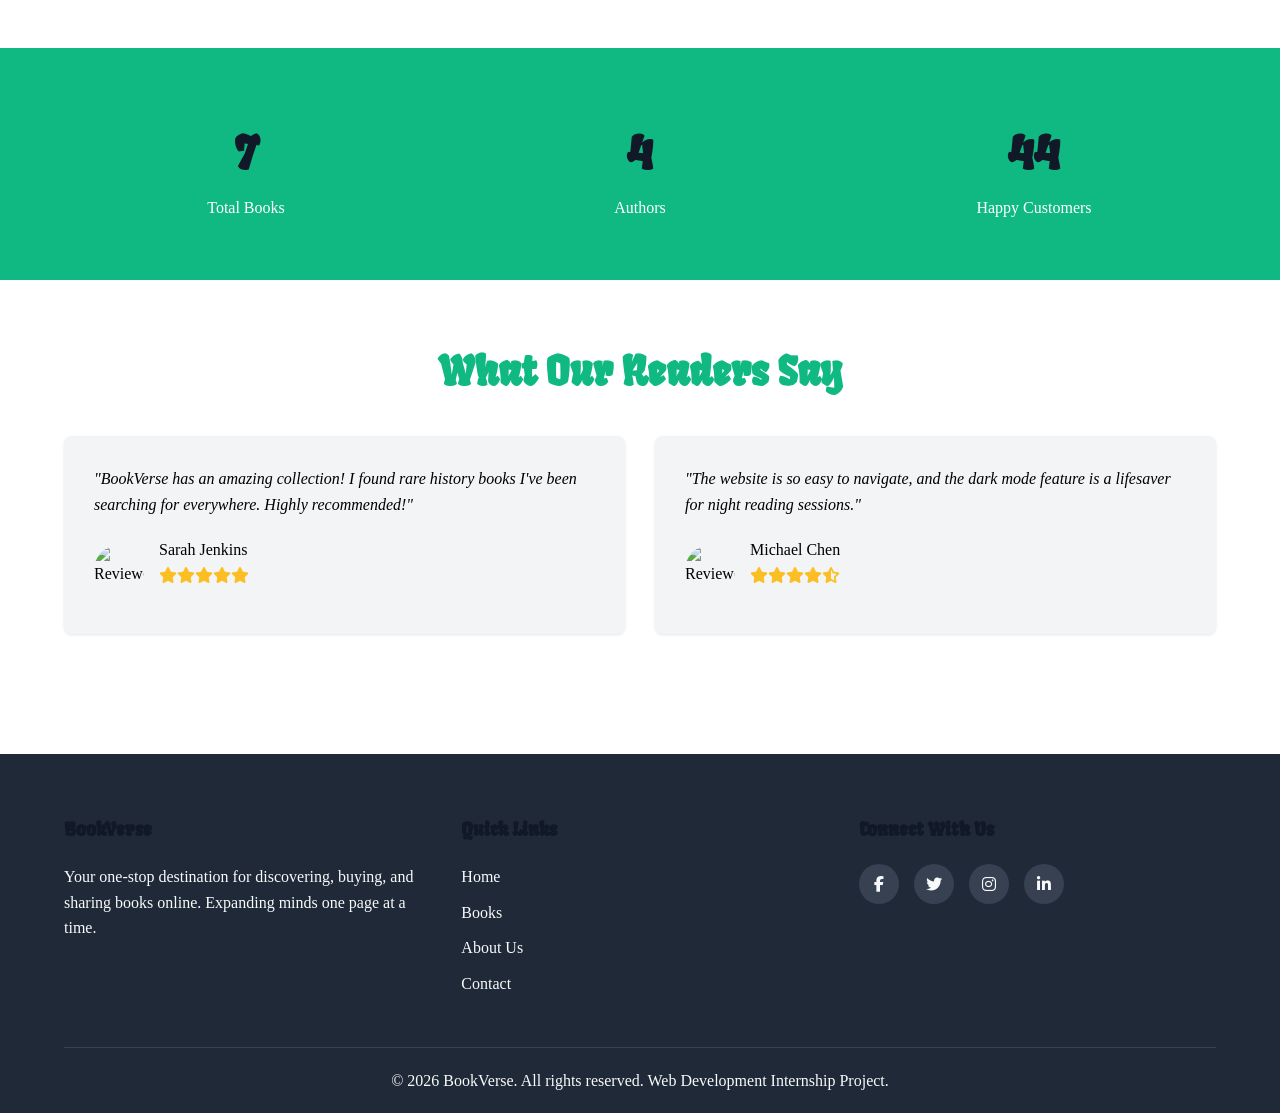
==== commit bc9143f2: "new" ====
--- a/index.html
+++ b/index.html
@@ -7,6 +7,7 @@
     <!-- Google Fonts -->
     <link href="https://fonts.googleapis.com/css2?family=Inter:wght@300;400;500;600;700&display=swap" rel="stylesheet">
     <link href="https://fonts.googleapis.com/css2?family=Fruktur:ital@0;1&display=swap" rel="stylesheet">
+    <link href="https://fonts.googleapis.com/css2?family=Playpen+Sans:wght@100..800&display=swap" rel="stylesheet">
     <!-- FontAwesome for Icons -->
     <link rel="stylesheet" href="https://cdnjs.cloudflare.com/ajax/libs/font-awesome/6.4.0/css/all.min.css">
     <!-- Custom CSS -->
@@ -100,7 +101,7 @@
                     </div>
                     <div class="book-info">
                         <h3 class="book-title">The Art of Innovation</h3>
-                        <p class="book-author fruktur-regular">By Jane Doe</p>
+                        <p class="book-author playpen-sans">By Jane Doe</p>
                         <div class="book-rating">
                             <i class="fas fa-star"></i><i class="fas fa-star"></i><i class="fas fa-star"></i><i class="fas fa-star"></i><i class="fas fa-star-half-alt"></i>
                         </div>
@@ -117,7 +118,7 @@
                     </div>
                     <div class="book-info">
                         <h3 class="book-title">Silent Galaxy</h3>
-                        <p class="book-author fruktur-regular">By John Smith</p>
+                        <p class="book-author playpen-sans">By John Smith</p>
                         <div class="book-rating">
                             <i class="fas fa-star"></i><i class="fas fa-star"></i><i class="fas fa-star"></i><i class="fas fa-star"></i><i class="far fa-star"></i>
                         </div>
@@ -194,7 +195,7 @@
                     <div class="review-author">
                         <img src="https://randomuser.me/api/portraits/women/44.jpg" alt="Reviewer 1">
                         <div>
-                            <h4 class="fruktur-regular">Sarah Jenkins</h4>
+                            <h4 class="playpen-sans">Sarah Jenkins</h4>
                             <div class="book-rating">
                                 <i class="fas fa-star"></i><i class="fas fa-star"></i><i class="fas fa-star"></i><i class="fas fa-star"></i><i class="fas fa-star"></i>
                             </div>
@@ -206,7 +207,7 @@
                     <div class="review-author">
                         <img src="https://randomuser.me/api/portraits/men/32.jpg" alt="Reviewer 2">
                         <div>
-                            <h4 class="fruktur-regular">Michael Chen</h4>
+                            <h4 class="playpen-sans">Michael Chen</h4>
                             <div class="book-rating">
                                 <i class="fas fa-star"></i><i class="fas fa-star"></i><i class="fas fa-star"></i><i class="fas fa-star"></i><i class="fas fa-star-half-alt"></i>
                             </div>
--- a/style.css
+++ b/style.css
@@ -15,7 +15,7 @@
   
   /* Shared values */
   --font-title: 'Fruktur', system-ui, -apple-system, sans-serif;
-  --font-content: sans-serif;
+  --font-content: "Playpen Sans", cursive;
   --transition-speed: 0.3s;
   --border-radius: 8px;
   --shadow-sm: 0 1px 3px rgba(0,0,0,0.1);
@@ -119,8 +119,6 @@
 }
 
 .review-header h4 {
-  font-family: "Fruktur", system-ui;
-  font-weight: 400;
   margin-bottom: 5px;
   color: var(--color-primary);
 }
@@ -161,6 +159,13 @@
   font-style: italic;
 }
 
+.playpen-sans {
+  font-family: "Playpen Sans", cursive;
+  font-optical-sizing: auto;
+  font-weight: 500;
+  font-style: normal;
+}
+
 .logo span {
   color: var(--color-secondary);
 }
@@ -321,8 +326,6 @@
 }
 
 .book-author {
-  font-family: "Fruktur", system-ui;
-  font-weight: 400;
   color: var(--color-text-muted);
   font-size: 1.1rem;
   margin-bottom: 10px;
@@ -556,11 +559,7 @@
   margin: 0 auto 15px;
 }
 
-.team-member h4 {
-  font-family: "Fruktur", system-ui !important;
-  font-weight: 400 !important;
-  font-style: normal !important;
-}
+/* Removed Fruktur override for team member names */
 
 /* --- Footer --- */
 .footer {
